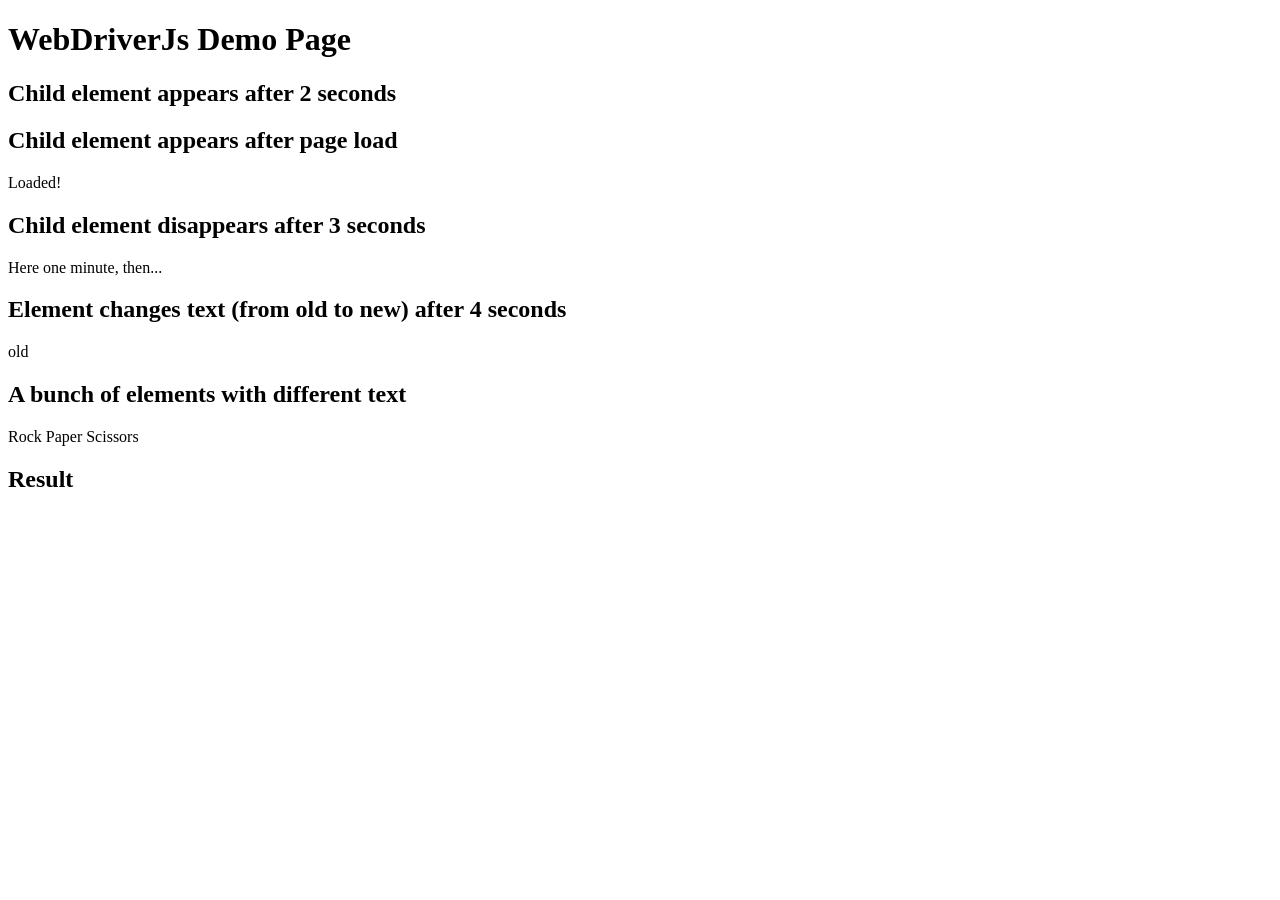
==== app/index.html @ 7d21ca4e "Add app" ====
<!DOCTYPE html>
<html lang="en">
<head>
    <meta charset="UTF-8">
    <title>WebDriverJs Demo Page</title>
    <link rel="icon" href="data:;base64,iVBORw0KGgo=">
    <script src="scripts/script.js"></script>
</head>
<body>
  <h1>WebDriverJs Demo Page</h1>
  <h2>Child element appears after 2 seconds</h2>
  <div id="elementappearsparent"></div>
  <h2>Child element appears after page load</h2>
  <div id="elementappearsafterpage"></div>
  <h2>Child element disappears after 3 seconds</h2>
  <div id="elementdisappears">Here one minute, then...</div>
  <h2>Element changes text (from old to new) after 4 seconds</h2>
  <div id="elementchangestext">old</div>
  <h2>A bunch of elements with different text</h2>
  <div id="textelements">
    <span onclick="spanClicked('Rock')">Rock</span>
    <span onclick="spanClicked('Paper')">Paper</span>
    <span onclick="spanClicked('Scissors')">Scissors</span>
  </div>
  <h2>Result</h2>
  <div id="result"></div>
</body>
</html>
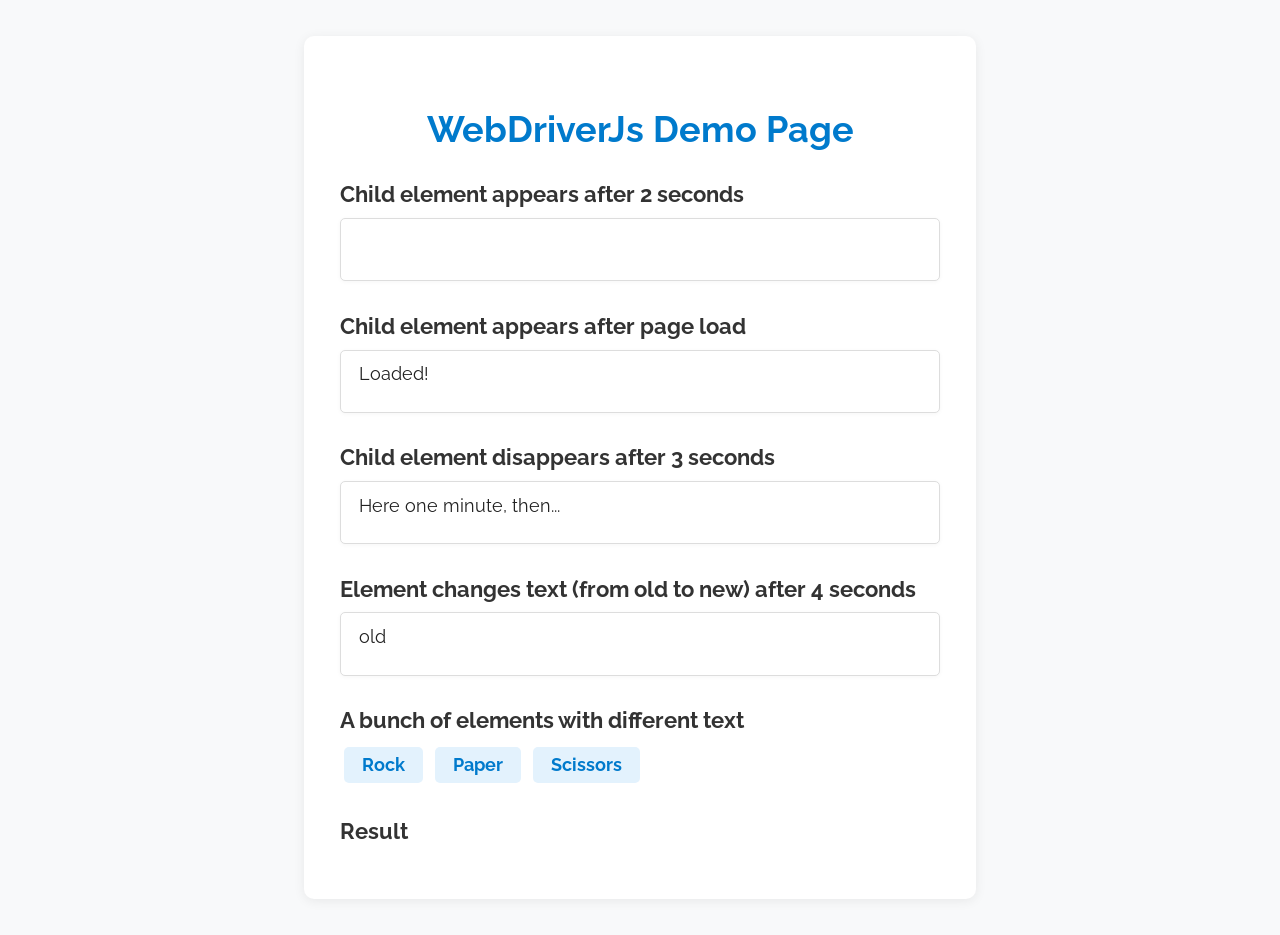
==== commit 9bc27214: "Update formatting" ====
--- a/app/index.html
+++ b/app/index.html
@@ -4,25 +4,92 @@
     <meta charset="UTF-8">
     <title>WebDriverJs Demo Page</title>
     <link rel="icon" href="data:;base64,iVBORw0KGgo=">
+    <link href="https://fonts.googleapis.com/css2?family=Raleway:wght@400;700&display=swap" rel="stylesheet">
+    <style>
+      html {
+        font-size: 18px;
+      }
+      body {
+        font-family: 'Raleway', sans-serif;
+        margin: 0;
+        padding: 0;
+        background: #f8f9fa;
+        color: #222;
+      }
+      h1 {
+        text-align: center;
+        font-size: 2rem;
+        margin-top: 2rem;
+        margin-bottom: 1.5rem;
+        font-weight: 700;
+        color: #007acc;
+      }
+      h2 {
+        font-size: 1.2rem;
+        margin-top: 1.5em;
+        margin-bottom: 0.5em;
+        color: #333;
+        font-weight: 700;
+      }
+      #textelements span {
+        display: inline-block;
+        background: #e3f2fd;
+        color: #007acc;
+        border-radius: 5px;
+        padding: 0.4em 1em;
+        margin: 0.2em;
+        cursor: pointer;
+        font-weight: 700;
+        transition: background 0.2s;
+      }
+      #textelements span:hover {
+        background: #bbdefb;
+      }
+      #result {
+        margin-top: 1em;
+        font-size: 1.1em;
+        color: #388e3c;
+        font-weight: 700;
+      }
+      div[id^="element"] {
+        background: #fff;
+        border: 1px solid #ddd;
+        border-radius: 5px;
+        padding: 0.7em 1em;
+        margin-bottom: 0.5em;
+        min-height: 2em;
+        box-shadow: 0 1px 4px rgba(0,0,0,0.04);
+      }
+      main {
+        max-width: 600px;
+        margin: 2rem auto;
+        background: #fff;
+        border-radius: 10px;
+        box-shadow: 0 2px 12px rgba(0,0,0,0.07);
+        padding: 2rem;
+      }
+    </style>
     <script src="scripts/script.js"></script>
 </head>
 <body>
-  <h1>WebDriverJs Demo Page</h1>
-  <h2>Child element appears after 2 seconds</h2>
-  <div id="elementappearsparent"></div>
-  <h2>Child element appears after page load</h2>
-  <div id="elementappearsafterpage"></div>
-  <h2>Child element disappears after 3 seconds</h2>
-  <div id="elementdisappears">Here one minute, then...</div>
-  <h2>Element changes text (from old to new) after 4 seconds</h2>
-  <div id="elementchangestext">old</div>
-  <h2>A bunch of elements with different text</h2>
-  <div id="textelements">
-    <span onclick="spanClicked('Rock')">Rock</span>
-    <span onclick="spanClicked('Paper')">Paper</span>
-    <span onclick="spanClicked('Scissors')">Scissors</span>
-  </div>
-  <h2>Result</h2>
-  <div id="result"></div>
+  <main>
+    <h1>WebDriverJs Demo Page</h1>
+    <h2>Child element appears after 2 seconds</h2>
+    <div id="elementappearsparent"></div>
+    <h2>Child element appears after page load</h2>
+    <div id="elementappearsafterpage"></div>
+    <h2>Child element disappears after 3 seconds</h2>
+    <div id="elementdisappears">Here one minute, then...</div>
+    <h2>Element changes text (from old to new) after 4 seconds</h2>
+    <div id="elementchangestext">old</div>
+    <h2>A bunch of elements with different text</h2>
+    <div id="textelements">
+      <span onclick="spanClicked('Rock')">Rock</span>
+      <span onclick="spanClicked('Paper')">Paper</span>
+      <span onclick="spanClicked('Scissors')">Scissors</span>
+    </div>
+    <h2>Result</h2>
+    <div id="result"></div>
+  </main>
 </body>
 </html>
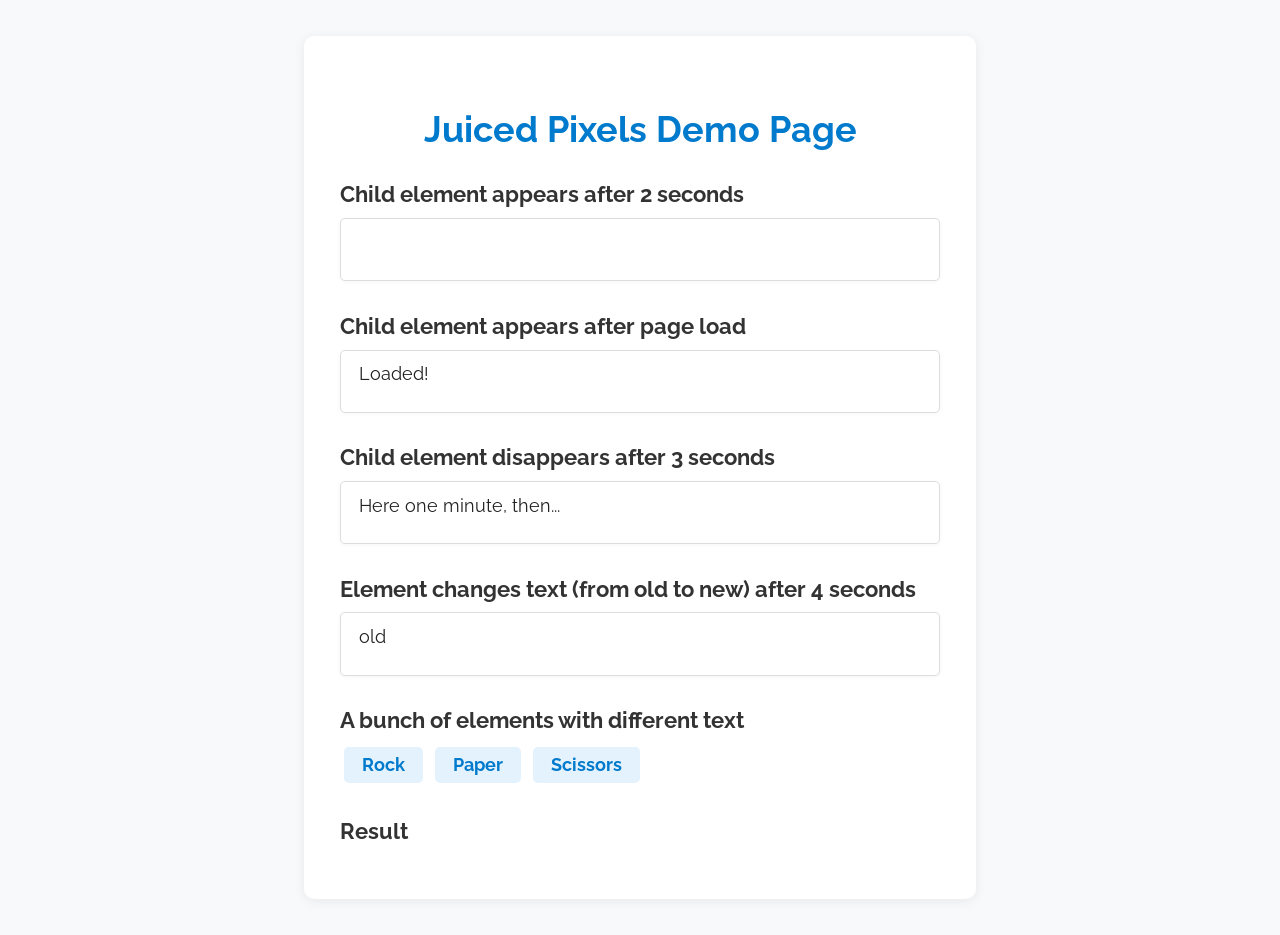
==== commit 1ccdbadf: "Update title" ====
--- a/app/index.html
+++ b/app/index.html
@@ -2,7 +2,7 @@
 <html lang="en">
 <head>
     <meta charset="UTF-8">
-    <title>WebDriverJs Demo Page</title>
+    <title>Juiced Pixels Demo Page</title>
     <link rel="icon" href="data:;base64,iVBORw0KGgo=">
     <link href="https://fonts.googleapis.com/css2?family=Raleway:wght@400;700&display=swap" rel="stylesheet">
     <style>
@@ -73,7 +73,7 @@
 </head>
 <body>
   <main>
-    <h1>WebDriverJs Demo Page</h1>
+    <h1>Juiced Pixels Demo Page</h1>
     <h2>Child element appears after 2 seconds</h2>
     <div id="elementappearsparent"></div>
     <h2>Child element appears after page load</h2>
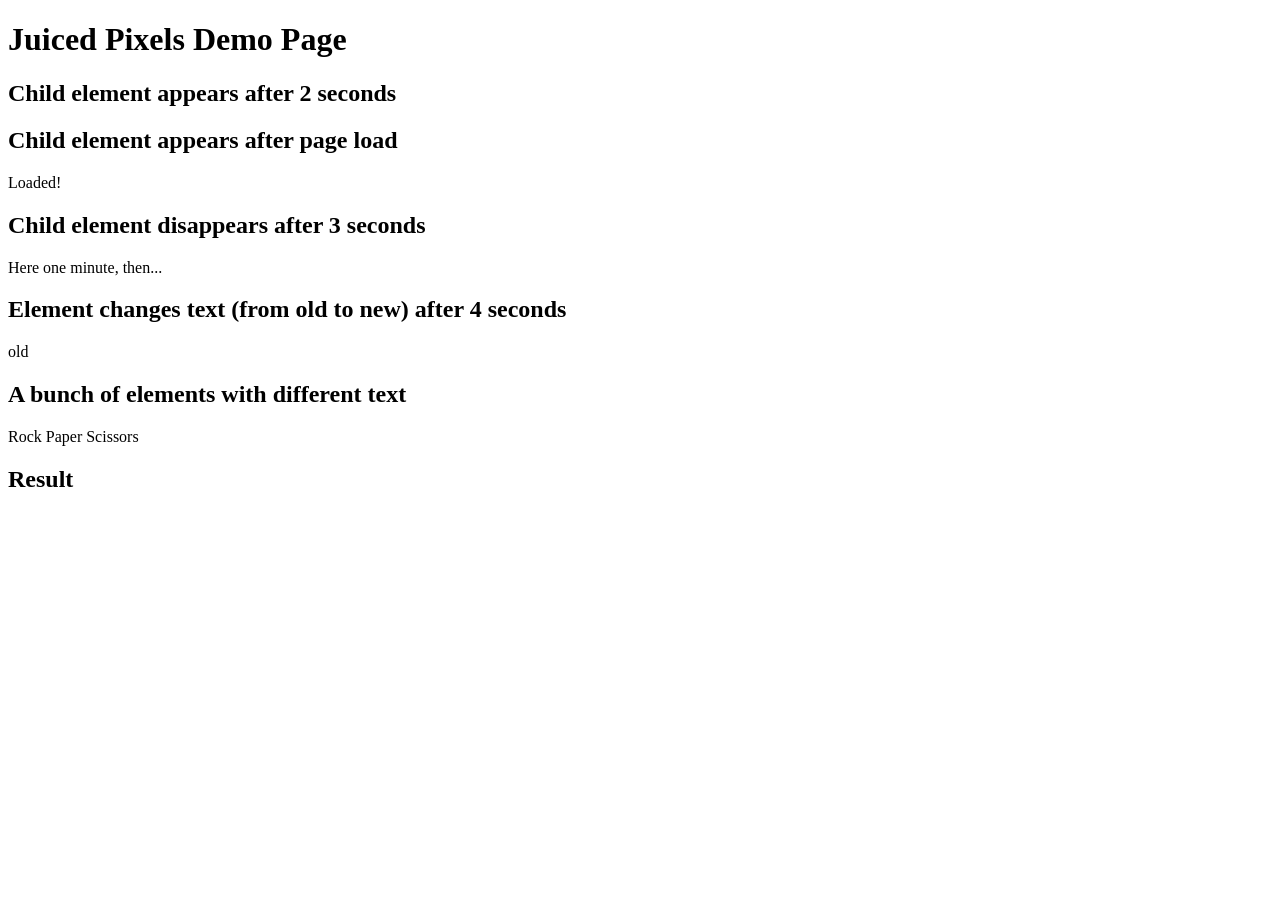
==== commit 9e9dff4a: "move css into common file" ====
--- a/app/index.html
+++ b/app/index.html
@@ -5,70 +5,7 @@
     <title>Juiced Pixels Demo Page</title>
     <link rel="icon" href="data:;base64,iVBORw0KGgo=">
     <link href="https://fonts.googleapis.com/css2?family=Raleway:wght@400;700&display=swap" rel="stylesheet">
-    <style>
-      html {
-        font-size: 18px;
-      }
-      body {
-        font-family: 'Raleway', sans-serif;
-        margin: 0;
-        padding: 0;
-        background: #f8f9fa;
-        color: #222;
-      }
-      h1 {
-        text-align: center;
-        font-size: 2rem;
-        margin-top: 2rem;
-        margin-bottom: 1.5rem;
-        font-weight: 700;
-        color: #007acc;
-      }
-      h2 {
-        font-size: 1.2rem;
-        margin-top: 1.5em;
-        margin-bottom: 0.5em;
-        color: #333;
-        font-weight: 700;
-      }
-      #textelements span {
-        display: inline-block;
-        background: #e3f2fd;
-        color: #007acc;
-        border-radius: 5px;
-        padding: 0.4em 1em;
-        margin: 0.2em;
-        cursor: pointer;
-        font-weight: 700;
-        transition: background 0.2s;
-      }
-      #textelements span:hover {
-        background: #bbdefb;
-      }
-      #result {
-        margin-top: 1em;
-        font-size: 1.1em;
-        color: #388e3c;
-        font-weight: 700;
-      }
-      div[id^="element"] {
-        background: #fff;
-        border: 1px solid #ddd;
-        border-radius: 5px;
-        padding: 0.7em 1em;
-        margin-bottom: 0.5em;
-        min-height: 2em;
-        box-shadow: 0 1px 4px rgba(0,0,0,0.04);
-      }
-      main {
-        max-width: 600px;
-        margin: 2rem auto;
-        background: #fff;
-        border-radius: 10px;
-        box-shadow: 0 2px 12px rgba(0,0,0,0.07);
-        padding: 2rem;
-      }
-    </style>
+    <link rel="stylesheet" href="app/common.css">
     <script src="scripts/script.js"></script>
 </head>
 <body>
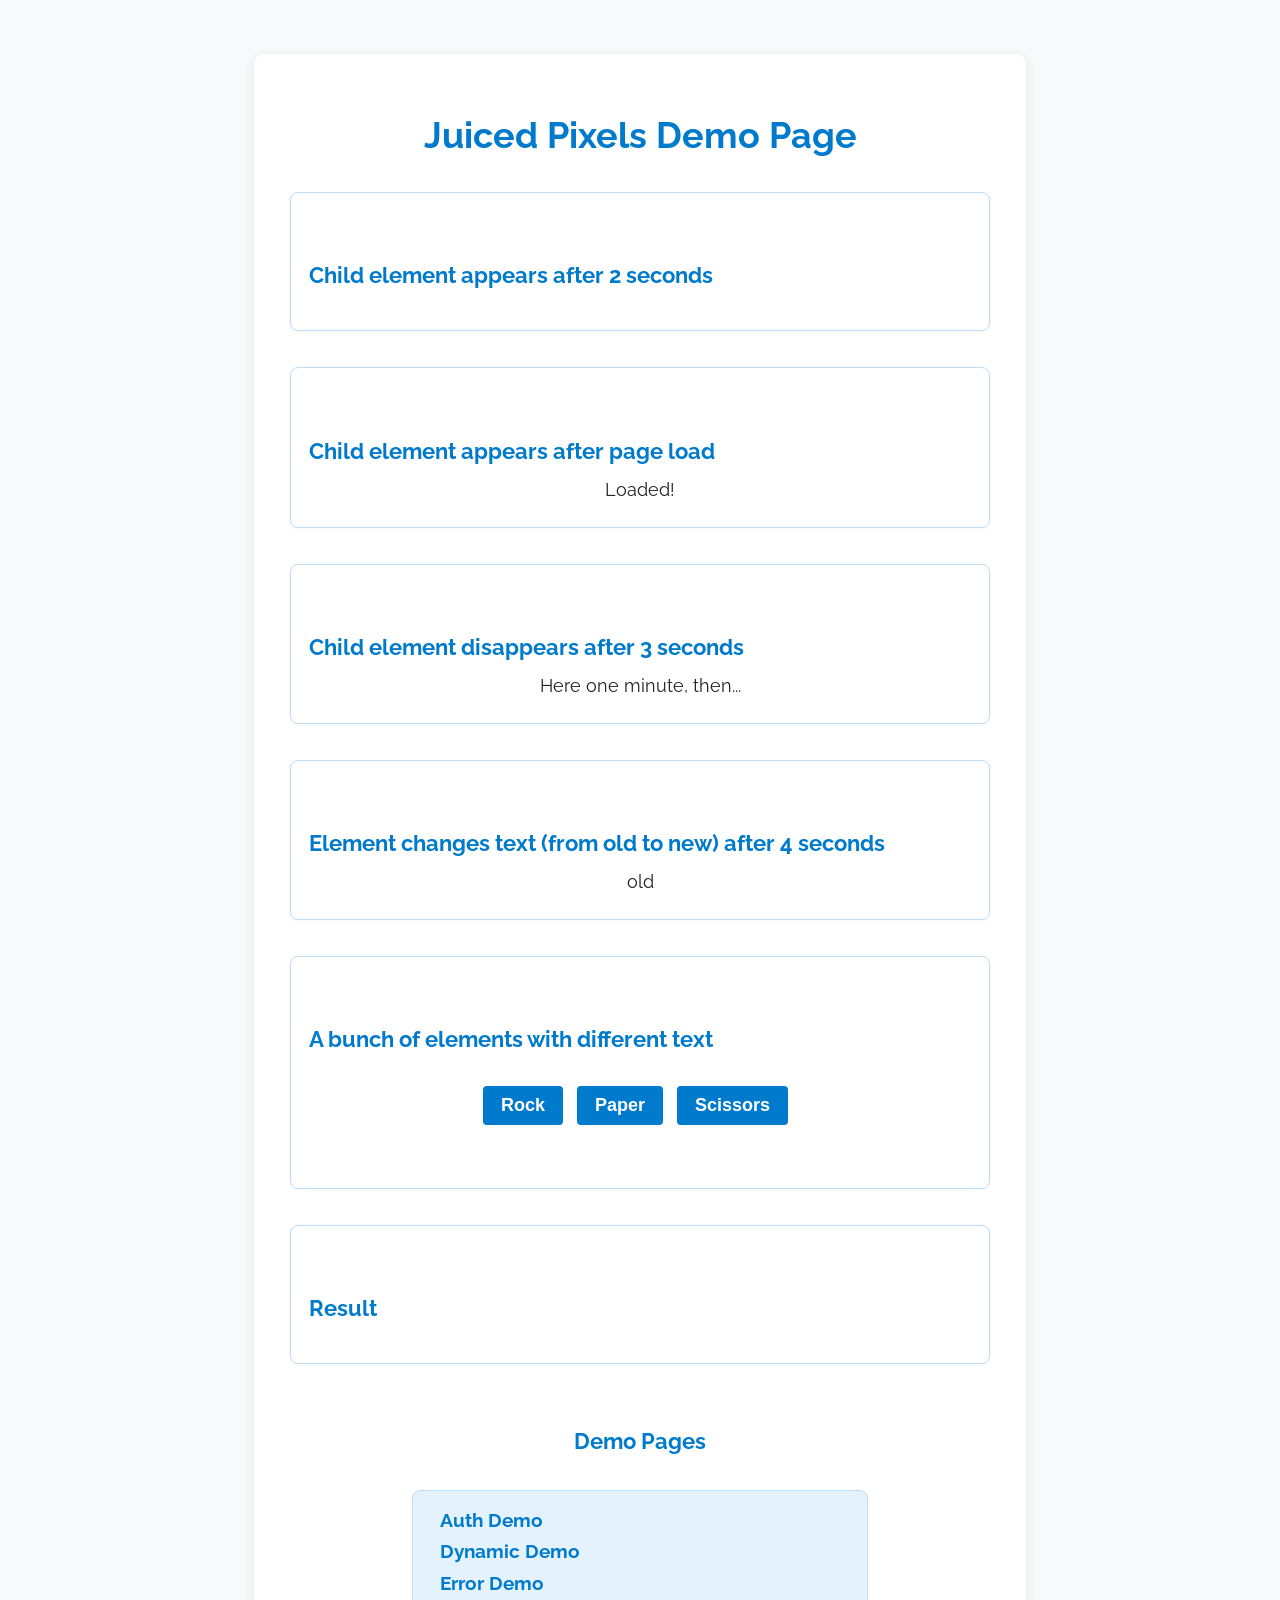
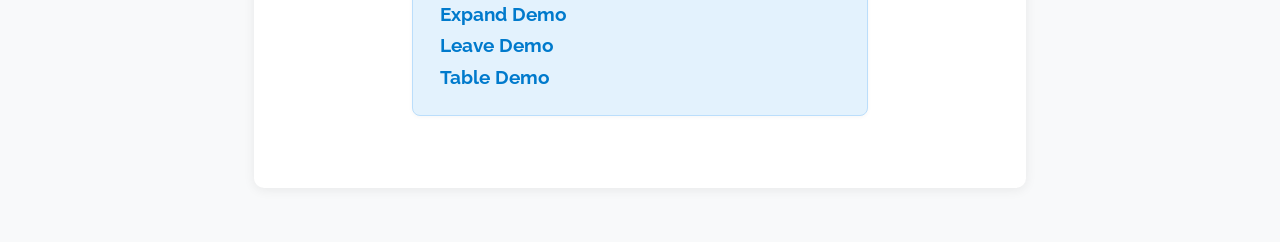
==== commit 79c41979: "styling" ====
--- a/app/index.html
+++ b/app/index.html
@@ -5,28 +5,49 @@
     <title>Juiced Pixels Demo Page</title>
     <link rel="icon" href="data:;base64,iVBORw0KGgo=">
     <link href="https://fonts.googleapis.com/css2?family=Raleway:wght@400;700&display=swap" rel="stylesheet">
-    <link rel="stylesheet" href="app/common.css">
+    <link rel="stylesheet" href="common.css">
     <script src="scripts/script.js"></script>
 </head>
 <body>
   <main>
-    <h1>Juiced Pixels Demo Page</h1>
-    <h2>Child element appears after 2 seconds</h2>
-    <div id="elementappearsparent"></div>
-    <h2>Child element appears after page load</h2>
-    <div id="elementappearsafterpage"></div>
-    <h2>Child element disappears after 3 seconds</h2>
-    <div id="elementdisappears">Here one minute, then...</div>
-    <h2>Element changes text (from old to new) after 4 seconds</h2>
-    <div id="elementchangestext">old</div>
-    <h2>A bunch of elements with different text</h2>
-    <div id="textelements">
-      <span onclick="spanClicked('Rock')">Rock</span>
-      <span onclick="spanClicked('Paper')">Paper</span>
-      <span onclick="spanClicked('Scissors')">Scissors</span>
+    <h1 style="color:#007acc; font-weight:700; margin-bottom:2rem;">Juiced Pixels Demo Page</h1>
+    <div class="demo-section">
+      <h2>Child element appears after 2 seconds</h2>
+      <div id="elementappearsparent"></div>
     </div>
-    <h2>Result</h2>
-    <div id="result"></div>
+    <div class="demo-section">
+      <h2>Child element appears after page load</h2>
+      <div id="elementappearsafterpage"></div>
+    </div>
+    <div class="demo-section">
+      <h2>Child element disappears after 3 seconds</h2>
+      <div id="elementdisappears">Here one minute, then...</div>
+    </div>
+    <div class="demo-section">
+      <h2>Element changes text (from old to new) after 4 seconds</h2>
+      <div id="elementchangestext">old</div>
+    </div>
+    <div class="demo-section">
+      <h2>A bunch of elements with different text</h2>
+      <div id="textelements">
+        <button onclick="spanClicked('Rock')">Rock</button>
+        <button onclick="spanClicked('Paper')">Paper</button>
+        <button onclick="spanClicked('Scissors')">Scissors</button>
+      </div>
+    </div>
+    <div class="demo-section">
+      <h2>Result</h2>
+      <div id="result"></div>
+    </div>
+    <h2 style="text-align:center; margin-top:3em;">Demo Pages</h2>
+    <ul class="demo-links">
+      <li><a href="auth/index.html">Auth Demo</a></li>
+      <li><a href="dynamic/index.html">Dynamic Demo</a></li>
+      <li><a href="error/index.html">Error Demo</a></li>
+      <li><a href="expand/index.html">Expand Demo</a></li>
+      <li><a href="leave/index.html">Leave Demo</a></li>
+      <li><a href="table/index.html">Table Demo</a></li>
+    </ul>
   </main>
 </body>
 </html>
--- a/app/common.css
+++ b/app/common.css
@@ -0,0 +1,148 @@
+@import url('https://fonts.googleapis.com/css2?family=Raleway:wght@400;700&display=swap');
+
+html {
+  font-size: 18px;
+}
+body {
+  font-family: 'Raleway', sans-serif;
+  margin: 0;
+  padding: 0;
+  background: #f8f9fa;
+  color: #222;
+}
+main {
+  max-width: 700px;
+  margin: 3rem auto;
+  background: #fff;
+  border-radius: 10px;
+  box-shadow: 0 2px 12px rgba(0,0,0,0.07);
+  padding: 2rem;
+  text-align: center;
+}
+h1 {
+  font-size: 2rem;
+  margin-bottom: 1.2rem;
+  font-weight: 700;
+  color: #007acc;
+}
+h2 {
+  font-size: 1.2rem;
+  margin-top: 2em;
+  margin-bottom: 0.7em;
+  color: #007acc;
+  font-weight: 700;
+  text-align: left;
+}
+button, a#homelink {
+  background: #e3f2fd;
+  color: #007acc;
+  border: none;
+  border-radius: 6px;
+  padding: 0.7em 1.5em;
+  font-weight: 700;
+  box-shadow: 0 1px 4px rgba(0,0,0,0.04);
+  transition: background 0.2s;
+  text-decoration: none;
+  margin-top: 1em;
+  cursor: pointer;
+  display: inline-block;
+}
+button:hover, a#homelink:hover {
+  background: #bbdefb;
+}
+table {
+  width: 100%;
+  border-collapse: collapse;
+  background: #fff;
+  border-radius: 8px;
+  overflow: hidden;
+  box-shadow: 0 1px 4px rgba(0,0,0,0.04);
+  margin-bottom: 2em;
+}
+thead tr {
+  background: #e3f2fd;
+}
+th, td {
+  padding: 1em;
+  text-align: left;
+  font-size: 1rem;
+}
+th {
+  font-weight: 700;
+  color: #007acc;
+  border-bottom: 2px solid #bbdefb;
+}
+tr:nth-child(even) {
+  background: #f4f8fb;
+}
+details {
+  margin-top: 2rem;
+  font-size: 1.1rem;
+  background: #e3f2fd;
+  border-radius: 6px;
+  padding: 1em;
+  box-shadow: 0 1px 4px rgba(0,0,0,0.04);
+  display: inline-block;
+}
+summary {
+  font-weight: 700;
+  cursor: pointer;
+  color: #388e3c;
+}
+#punchline {
+  margin-top: 1em;
+  color: #d32f2f;
+  font-weight: 700;
+}
+/* Demo page specific styles */
+.demo-section {
+  background: #fff;
+  border-radius: 8px;
+  box-shadow: 0 1px 4px rgba(0,0,0,0.04);
+  border: 1.5px solid #bbdefb;
+  margin-bottom: 2em;
+  padding: 1.5em 1em;
+}
+#textelements {
+  margin-bottom: 2em;
+}
+ul.demo-links {
+  text-align: left;
+  max-width: 400px;
+  margin: 2em auto;
+  background: #e3f2fd;
+  border-radius: 8px;
+  padding: 1em 1.5em;
+  box-shadow: 0 1px 4px rgba(0,0,0,0.04);
+  border: 1.5px solid #bbdefb;
+  list-style: none;
+}
+ul.demo-links li {
+  margin-bottom: 0.5em;
+  font-size: 1.05em;
+  padding-left: 0;
+}
+ul.demo-links a {
+  color: #007acc;
+  font-weight: 700;
+  text-decoration: none;
+  transition: color 0.2s;
+}
+ul.demo-links a:hover {
+  color: #388e3c;
+  text-decoration: underline;
+}
+#textelements button {
+  background-color: #007acc;
+  color: white;
+  border: none;
+  border-radius: 4px;
+  padding: 0.5em 1em;
+  font-size: 1em;
+  margin-right: 0.5em;
+  cursor: pointer;
+  transition: background-color 0.2s;
+}
+#textelements button:hover {
+  background-color: #005fa3;
+}
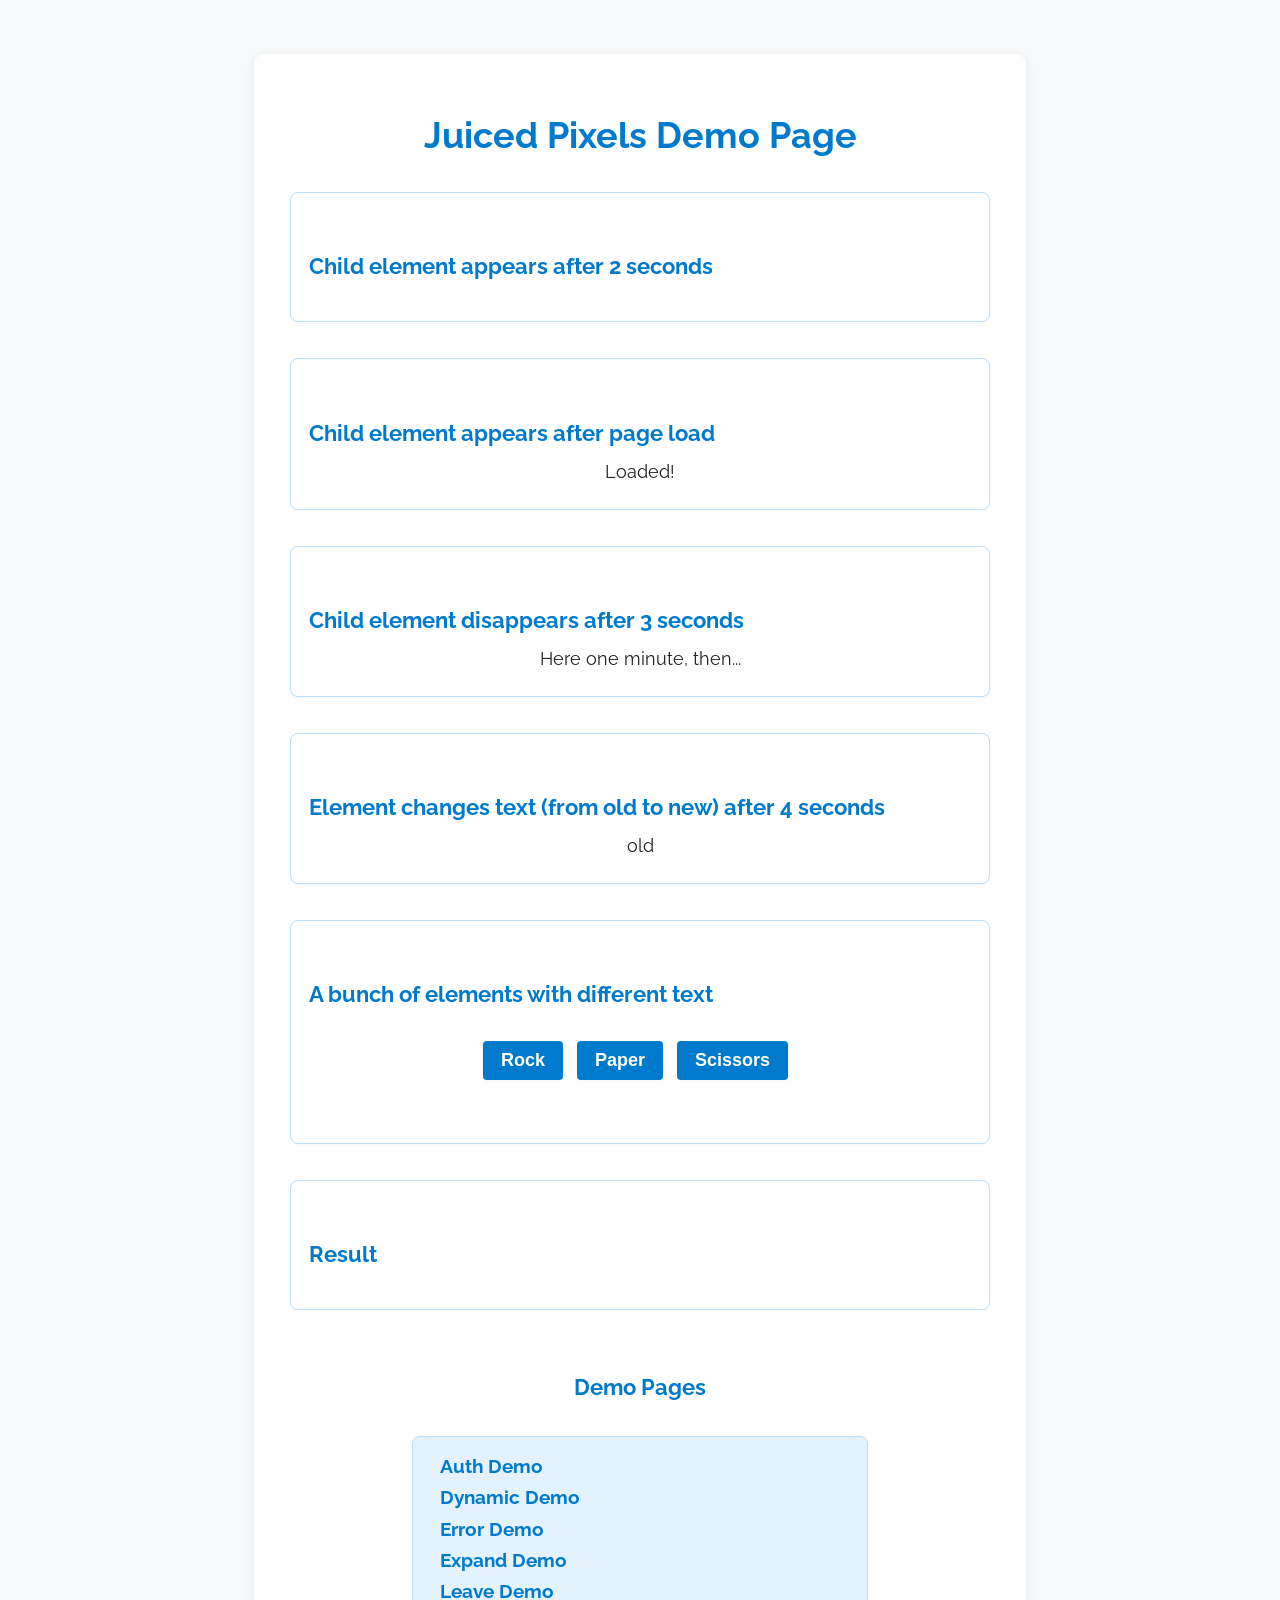
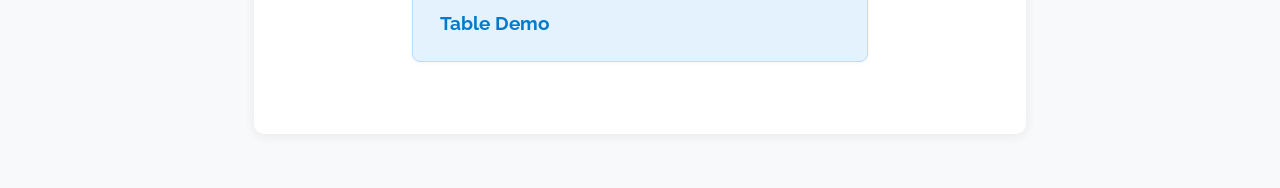
==== commit 42f477b7: "remove index.html links" ====
--- a/app/index.html
+++ b/app/index.html
@@ -41,12 +41,12 @@
     </div>
     <h2 style="text-align:center; margin-top:3em;">Demo Pages</h2>
     <ul class="demo-links">
-      <li><a href="auth/index.html">Auth Demo</a></li>
-      <li><a href="dynamic/index.html">Dynamic Demo</a></li>
-      <li><a href="error/index.html">Error Demo</a></li>
-      <li><a href="expand/index.html">Expand Demo</a></li>
-      <li><a href="leave/index.html">Leave Demo</a></li>
-      <li><a href="table/index.html">Table Demo</a></li>
+      <li><a href="auth">Auth Demo</a></li>
+      <li><a href="dynamic">Dynamic Demo</a></li>
+      <li><a href="error">Error Demo</a></li>
+      <li><a href="expand">Expand Demo</a></li>
+      <li><a href="leave">Leave Demo</a></li>
+      <li><a href="table">Table Demo</a></li>
     </ul>
   </main>
 </body>
--- a/app/common.css
+++ b/app/common.css
@@ -101,7 +101,7 @@
   box-shadow: 0 1px 4px rgba(0,0,0,0.04);
   border: 1.5px solid #bbdefb;
   margin-bottom: 2em;
-  padding: 1.5em 1em;
+  padding: 1em 1em 1.5em 1em;
 }
 #textelements {
   margin-bottom: 2em;
